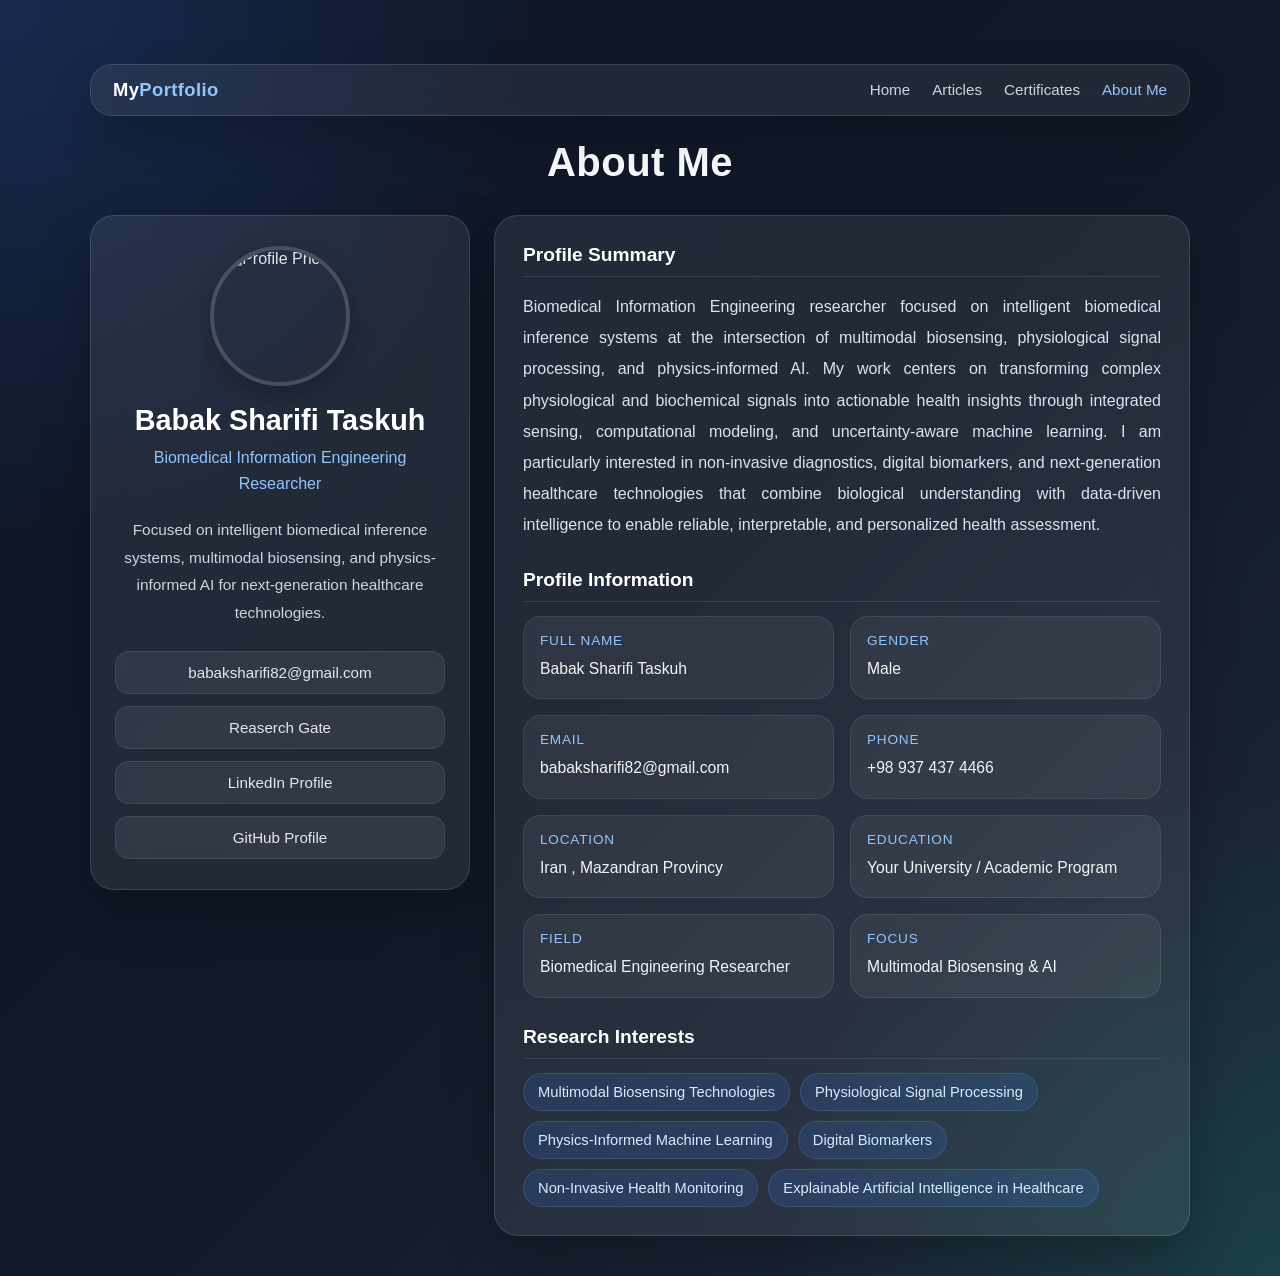
==== about-me.html @ e8e95b2d "Add files via upload" ====
<!DOCTYPE html>
<html lang="en" dir="ltr">
<head>
  <meta charset="UTF-8" />
  <meta name="viewport" content="width=device-width, initial-scale=1.0" />
  <title>About Me</title>
  <style>
    * {
      margin: 0;
      padding: 0;
      box-sizing: border-box;
    }

    body {
      font-family: "Segoe UI", Tahoma, Geneva, Verdana, sans-serif;
      background:
        radial-gradient(circle at top left, rgba(59,130,246,0.18), transparent 30%),
        radial-gradient(circle at bottom right, rgba(16,185,129,0.16), transparent 28%),
        linear-gradient(135deg, #0f172a, #111827, #1e293b);
      color: #e5e7eb;
      min-height: 100vh;
      padding: 40px 20px;
    }

    .container {
      max-width: 1100px;
      margin: 0 auto;
    }
    a {
      text-decoration: none;
      color: inherit;
    }

    .navbar {
      padding: 24px 0;
      position: relative;
      z-index: 10;
    }

    .nav-content {
      display: flex;
      align-items: center;
      justify-content: space-between;
      background: rgba(255, 255, 255, 0.07);
      border: 1px solid rgba(255, 255, 255, 0.12);
      backdrop-filter: blur(18px);
      -webkit-backdrop-filter: blur(18px);
      border-radius: 22px;
      padding: 14px 22px;
      box-shadow: 0 20px 45px rgba(0, 0, 0, 0.18);
    }

    .logo {
      font-size: 1.15rem;
      font-weight: 700;
      color: #ffffff;
      letter-spacing: 0.4px;
    }

    .logo span {
      color: #93c5fd;
    }

    .nav-links {
      display: flex;
      align-items: center;
      gap: 22px;
      list-style: none;
    }

    .nav-links a {
      font-size: 0.95rem;
      color: #cbd5e1;
      transition: 0.3s ease;
    }

    .nav-links a:hover,
    .nav-links a.active {
      color: #93c5fd;
    }

    .page-title {
      text-align: center;
      font-size: 2.5rem;
      font-weight: 700;
      margin-bottom: 30px;
      color: #f8fafc;
      letter-spacing: 0.5px;
    }

    .about-wrapper {
      display: grid;
      grid-template-columns: 380px 1fr;
      gap: 24px;
    }

    .profile-card,
    .content-card {
      background: rgba(255, 255, 255, 0.08);
      border: 1px solid rgba(255, 255, 255, 0.12);
      border-radius: 24px;
      backdrop-filter: blur(18px);
      -webkit-backdrop-filter: blur(18px);
      box-shadow: 0 20px 50px rgba(0, 0, 0, 0.25);
    }

    .profile-card {
      padding: 30px 24px;
      text-align: center;
      position: sticky;
      top: 20px;
      height: fit-content;
    }

    .profile-image {
      width: 140px;
      height: 140px;
      margin: 0 auto 18px;
      border-radius: 50%;
      overflow: hidden;
      border: 4px solid rgba(255,255,255,0.16);
      box-shadow: 0 10px 25px rgba(0,0,0,0.25);
    }

    .profile-image img {
      width: 100%;
      height: 100%;
      object-fit: cover;
    }

    .profile-card h2 {
      font-size: 1.8rem;
      margin-bottom: 8px;
      color: #ffffff;
    }

    .profile-role {
      font-size: 1rem;
      color: #93c5fd;
      margin-bottom: 20px;
      line-height: 1.6;
    }

    .mini-bio {
      font-size: 0.96rem;
      line-height: 1.8;
      color: #d1d5db;
      margin-bottom: 24px;
    }

    .contact-links {
      display: flex;
      flex-direction: column;
      gap: 12px;
    }

    .contact-links a {
      text-decoration: none;
      color: #e5e7eb;
      background: rgba(255,255,255,0.07);
      border: 1px solid rgba(255,255,255,0.08);
      padding: 12px 14px;
      border-radius: 14px;
      transition: 0.3s ease;
      font-size: 0.95rem;
    }

    .contact-links a:hover {
      background: rgba(59,130,246,0.18);
      border-color: rgba(96,165,250,0.35);
      transform: translateY(-2px);
    }

    .content-card {
      padding: 28px;
    }

    .section {
      margin-bottom: 28px;
    }

    .section:last-child {
      margin-bottom: 0;
    }

    .section h3 {
      font-size: 1.2rem;
      color: #ffffff;
      margin-bottom: 14px;
      padding-bottom: 10px;
      border-bottom: 1px solid rgba(255,255,255,0.1);
    }

    .summary-text {
      color: #dbe4ee;
      line-height: 1.95;
      font-size: 1rem;
      text-align: justify;
    }

    .info-grid {
      display: grid;
      grid-template-columns: repeat(2, minmax(0, 1fr));
      gap: 16px;
    }

    .info-item {
      background: rgba(255,255,255,0.06);
      border: 1px solid rgba(255,255,255,0.08);
      border-radius: 18px;
      padding: 16px;
    }

    .info-item span {
      display: block;
    }

    .info-label {
      font-size: 0.85rem;
      color: #93c5fd;
      margin-bottom: 8px;
      text-transform: uppercase;
      letter-spacing: 0.8px;
    }

    .info-value {
      font-size: 0.98rem;
      color: #f3f4f6;
      line-height: 1.7;
    }

    .tags {
      display: flex;
      flex-wrap: wrap;
      gap: 10px;
    }

    .tag {
      padding: 10px 14px;
      border-radius: 999px;
      background: rgba(59,130,246,0.16);
      color: #dbeafe;
      border: 1px solid rgba(96,165,250,0.2);
      font-size: 0.92rem;
    }

    @media (max-width: 900px) {
      .about-wrapper {
        grid-template-columns: 1fr;
      }

      .profile-card {
        position: static;
      }
    }

    @media (max-width: 640px) {
      .page-title {
        font-size: 2rem;
      }

      .content-card,
      .profile-card {
        padding: 22px 18px;
      }

      .info-grid {
        grid-template-columns: 1fr;
      }

      .summary-text {
        text-align: left;
      }
    }
  </style>
</head>
<body>

  <header class="navbar">
    <div class="container">
      <nav class="nav-content">
        <a href="index.html" class="logo">My<span>Portfolio</span></a>

        <ul class="nav-links">
          <li><a href="index.html">Home</a></li>
          <li><a href="article/article.html" >Articles</a></li>
          <li><a href="certificates/certificates.html">Certificates</a></li>
          <li><a href="about-me.html" class="active">About Me</a></li>
        </ul>
      </nav>
    </div>
  </header>
  <div class="container">
    <h1 class="page-title">About Me</h1>

    <div class="about-wrapper">
      <aside class="profile-card">
        <div class="profile-image">
          <img src="img/IMG_20260618_193120_035.jpg" alt="Profile Photo" />
        </div>

        <h2>Babak Sharifi Taskuh</h2>
        <p class="profile-role">
          Biomedical Information Engineering Researcher
        </p>

        <p class="mini-bio">
          Focused on intelligent biomedical inference systems, multimodal biosensing,
          and physics-informed AI for next-generation healthcare technologies.
        </p>

        <div class="contact-links">
          <a href="#">babaksharifi82@gmail.com</a>
          <a href="https://www.researchgate.net/profile/Babak-Sharifi-Taskuh?ev=prf_overview">Reaserch Gate</a>
          <a href="https://www.linkedin.com/in/babak-sharifi-574297356?utm_source=share_via&utm_content=profile&utm_medium=member_android">LinkedIn Profile</a>
          <a href="https://github.com/babak-82">GitHub Profile</a>
        </div>
      </aside>

      <main class="content-card">
        <section class="section">
          <h3>Profile Summary</h3>
          <p class="summary-text">
            Biomedical Information Engineering researcher focused on intelligent biomedical
            inference systems at the intersection of multimodal biosensing, physiological
            signal processing, and physics-informed AI. My work centers on transforming
            complex physiological and biochemical signals into actionable health insights
            through integrated sensing, computational modeling, and uncertainty-aware
            machine learning. I am particularly interested in non-invasive diagnostics,
            digital biomarkers, and next-generation healthcare technologies that combine
            biological understanding with data-driven intelligence to enable reliable,
            interpretable, and personalized health assessment.
          </p>
        </section>

        <section class="section">
          <h3>Profile Information</h3>
          <div class="info-grid">
            <div class="info-item">
              <span class="info-label">Full Name</span>
              <span class="info-value">Babak Sharifi Taskuh</span>
            </div>

            <div class="info-item">
              <span class="info-label">Gender</span>
              <span class="info-value">Male</span>
            </div>

            <div class="info-item">
              <span class="info-label">Email</span>
              <span class="info-value">babaksharifi82@gmail.com</span>
            </div>

            <div class="info-item">
              <span class="info-label">Phone</span>
              <span class="info-value">+98 937 437 4466</span>
            </div>

            <div class="info-item">
              <span class="info-label">Location</span>
              <span class="info-value">Iran , Mazandran Provincy</span>
            </div>

            <div class="info-item">
              <span class="info-label">Education</span>
              <span class="info-value">Your University / Academic Program</span>
            </div>

            <div class="info-item">
              <span class="info-label">Field</span>
              <span class="info-value">Biomedical Engineering Researcher</span>
            </div>

            <div class="info-item">
              <span class="info-label">Focus</span>
              <span class="info-value">Multimodal Biosensing & AI</span>
            </div>
          </div>
        </section>

        <section class="section">
          <h3>Research Interests</h3>
          <div class="tags">
            <span class="tag">Multimodal Biosensing Technologies</span>
            <span class="tag">Physiological Signal Processing</span>
            <span class="tag">Physics-Informed Machine Learning</span>
            <span class="tag">Digital Biomarkers</span>
            <span class="tag">Non-Invasive Health Monitoring</span>
            <span class="tag">Explainable Artificial Intelligence in Healthcare</span>
          </div>
        </section>
      </main>
    </div>
  </div>
</body>
</html>
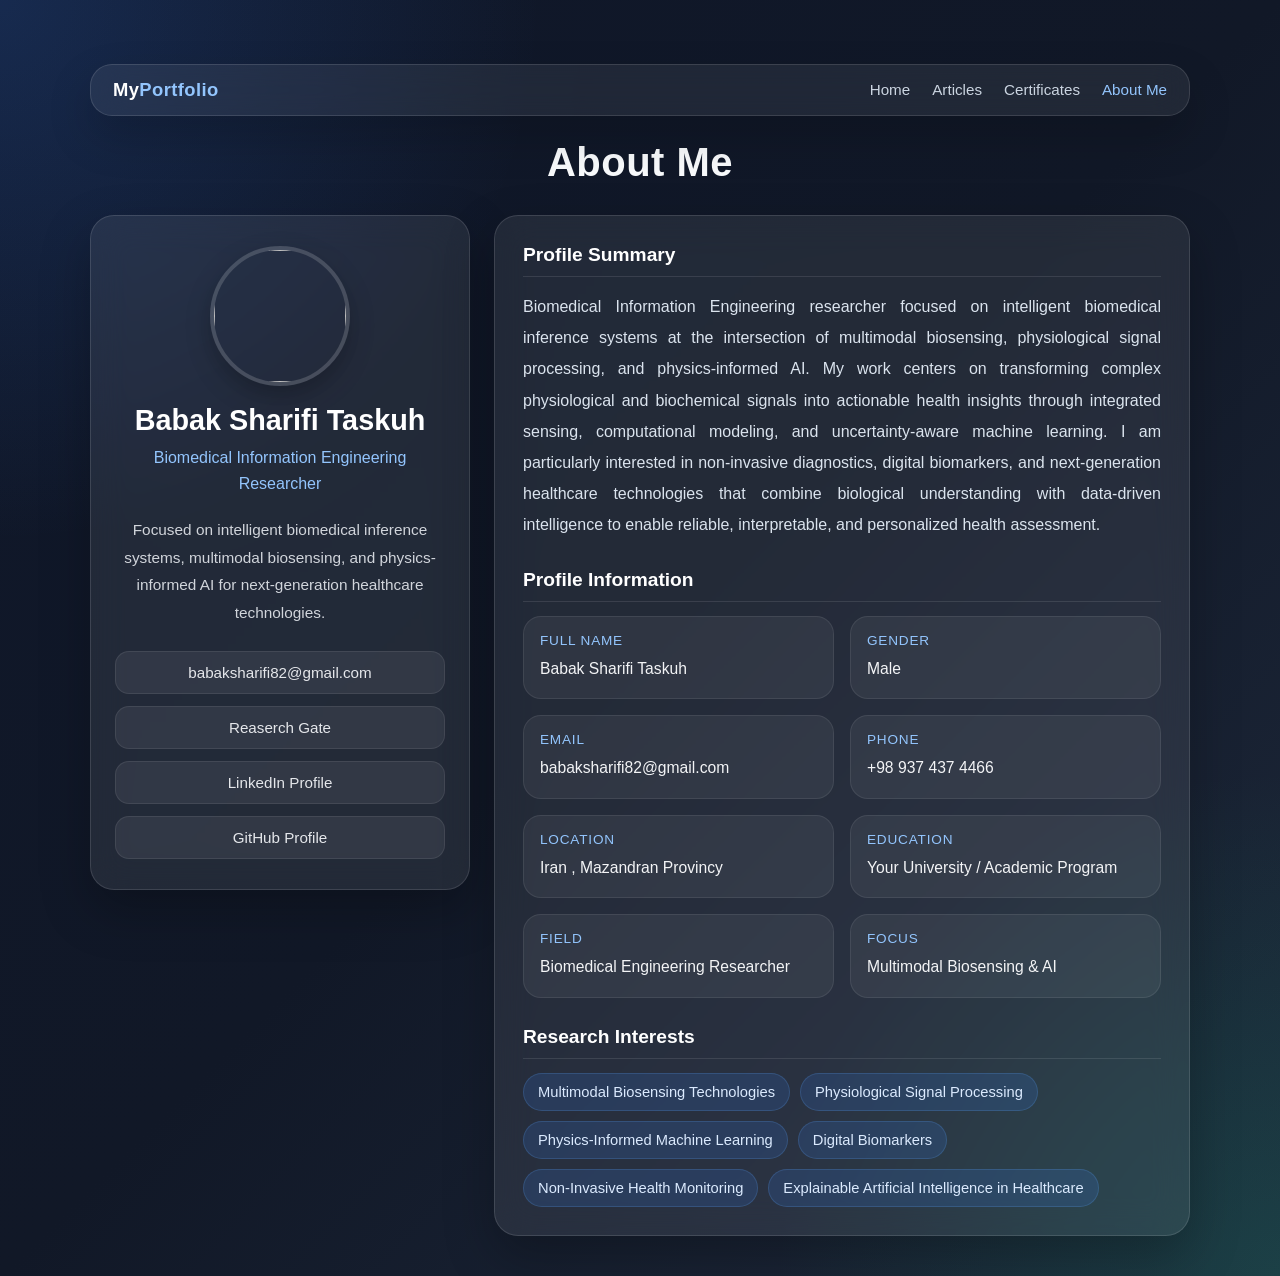
==== commit 1337e1fc: "Update about-me.html" ====
--- a/about-me.html
+++ b/about-me.html
@@ -272,6 +272,18 @@
         text-align: left;
       }
     }
+    @media (max-width: 720px) {
+      .nav-content {
+        flex-direction: column;
+        gap: 16px;
+      }
+
+      .nav-links {
+        flex-wrap: wrap;
+        justify-content: center;
+        gap: 14px;
+      }
+    }
   </style>
 </head>
 <body>
@@ -296,7 +308,7 @@
     <div class="about-wrapper">
       <aside class="profile-card">
         <div class="profile-image">
-          <img src="img/IMG_20260618_193120_035.jpg" alt="Profile Photo" />
+          <img src="img/profile.jpg" />
         </div>
 
         <h2>Babak Sharifi Taskuh</h2>
@@ -393,4 +405,4 @@
     </div>
   </div>
 </body>
-</html>+</html>
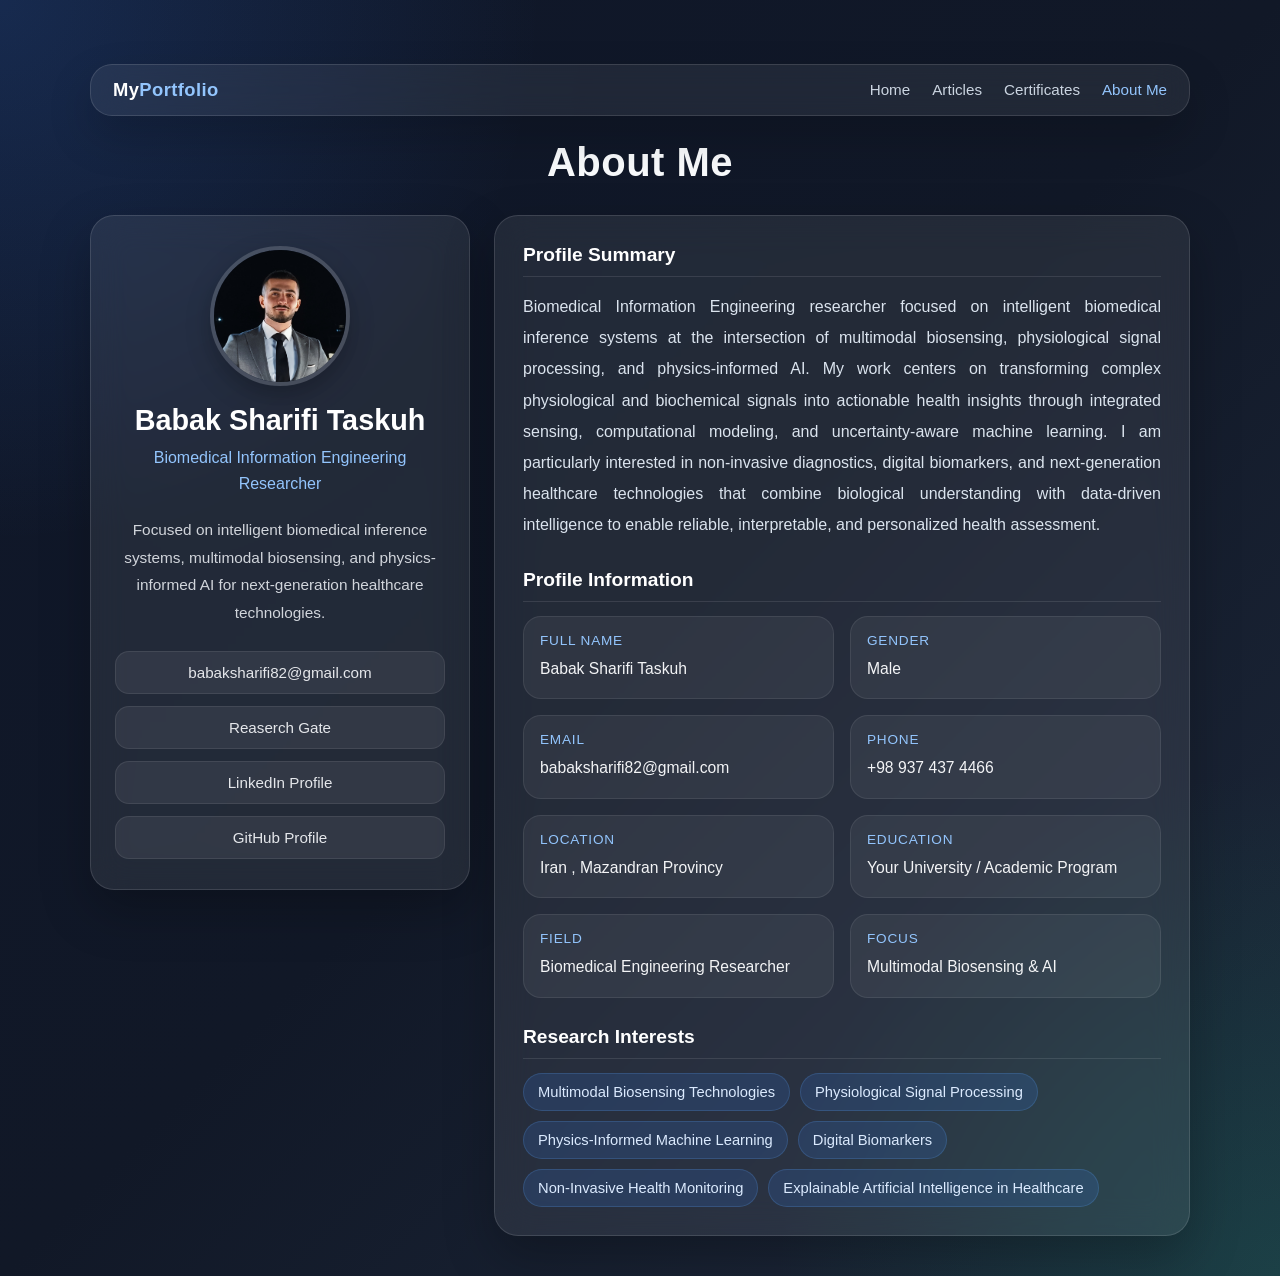
==== commit 7505d218: "img bug has been fixed" ====
--- a/about-me.html
+++ b/about-me.html
@@ -308,7 +308,7 @@
     <div class="about-wrapper">
       <aside class="profile-card">
         <div class="profile-image">
-          <img src="img/profile.jpg" />
+          <img src="Img/profile.jpg"/>
         </div>
 
         <h2>Babak Sharifi Taskuh</h2>
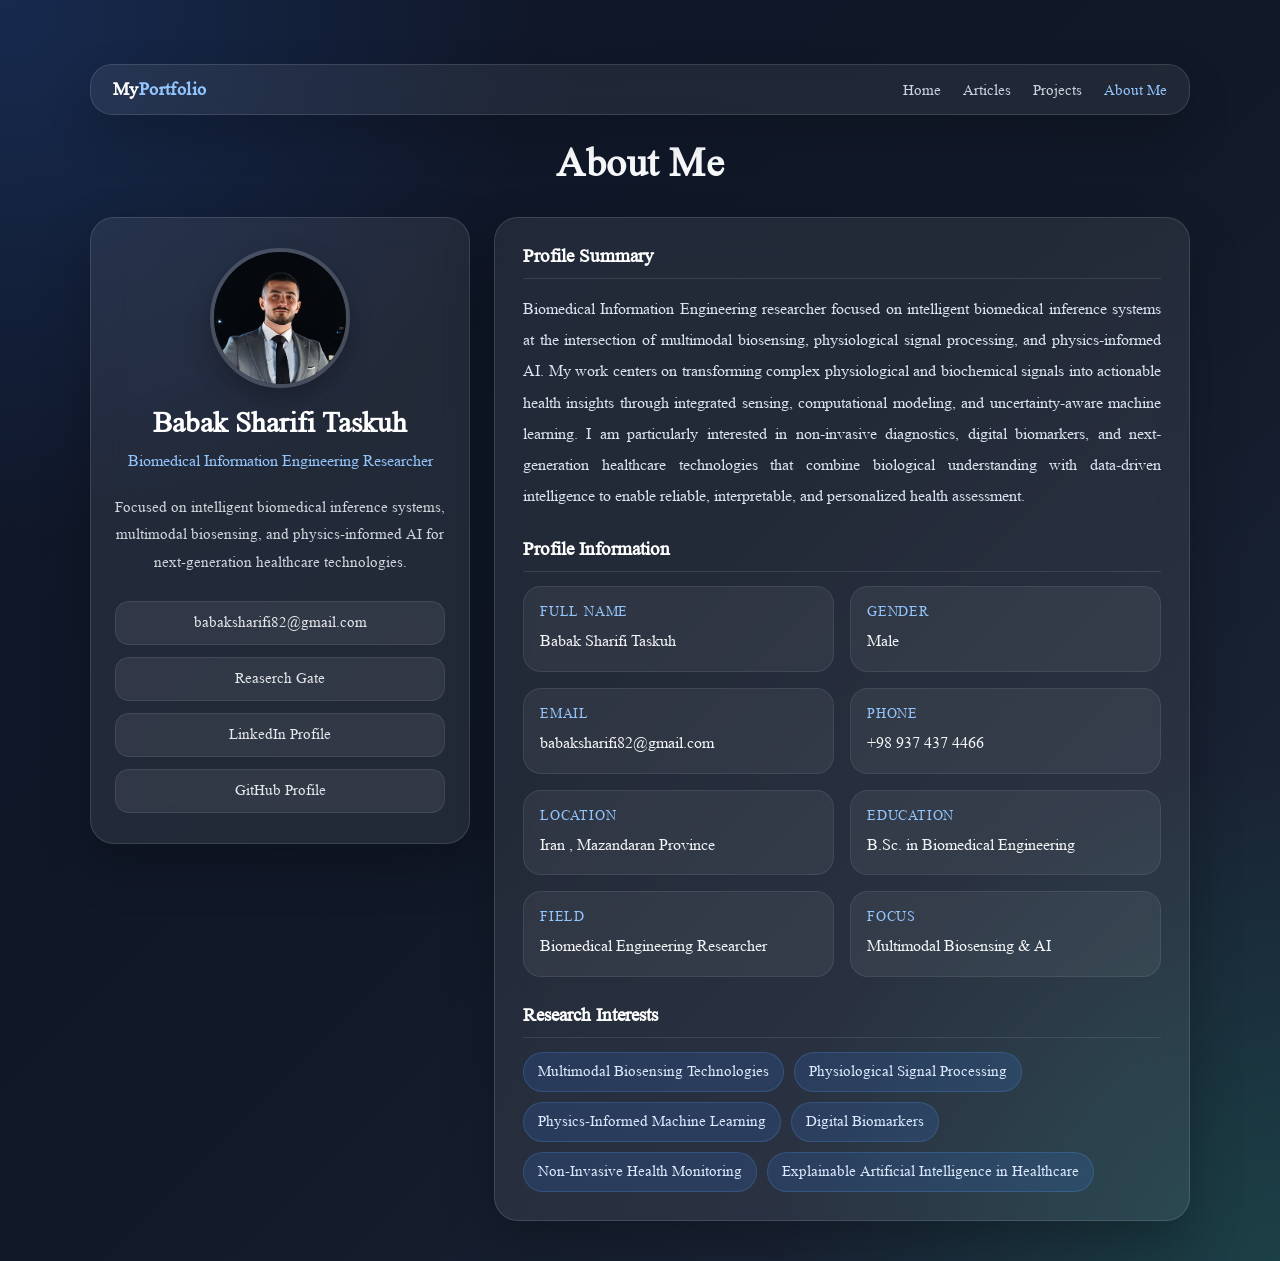
==== commit 13d964f1: "Update about-me.html" ====
--- a/about-me.html
+++ b/about-me.html
@@ -5,7 +5,14 @@
   <meta name="viewport" content="width=device-width, initial-scale=1.0" />
   <title>About Me</title>
   <style>
+    @font-face{
+      font-family: my-font;
+      src: url("font/times.ttf");
+      font-weight: normal;
+      font-style: normal;
+    }
     * {
+      font-family: "my-font", sans-serif;
       margin: 0;
       padding: 0;
       box-sizing: border-box;
@@ -296,7 +303,7 @@
         <ul class="nav-links">
           <li><a href="index.html">Home</a></li>
           <li><a href="article/article.html" >Articles</a></li>
-          <li><a href="certificates/certificates.html">Certificates</a></li>
+          <li><a href="Projects/Projects.html">Projects</a></li>
           <li><a href="about-me.html" class="active">About Me</a></li>
         </ul>
       </nav>
@@ -370,12 +377,12 @@
 
             <div class="info-item">
               <span class="info-label">Location</span>
-              <span class="info-value">Iran , Mazandran Provincy</span>
+              <span class="info-value">Iran , Mazandaran Province</span>
             </div>
 
             <div class="info-item">
               <span class="info-label">Education</span>
-              <span class="info-value">Your University / Academic Program</span>
+              <span class="info-value">B.Sc. in Biomedical Engineering</span>
             </div>
 
             <div class="info-item">
